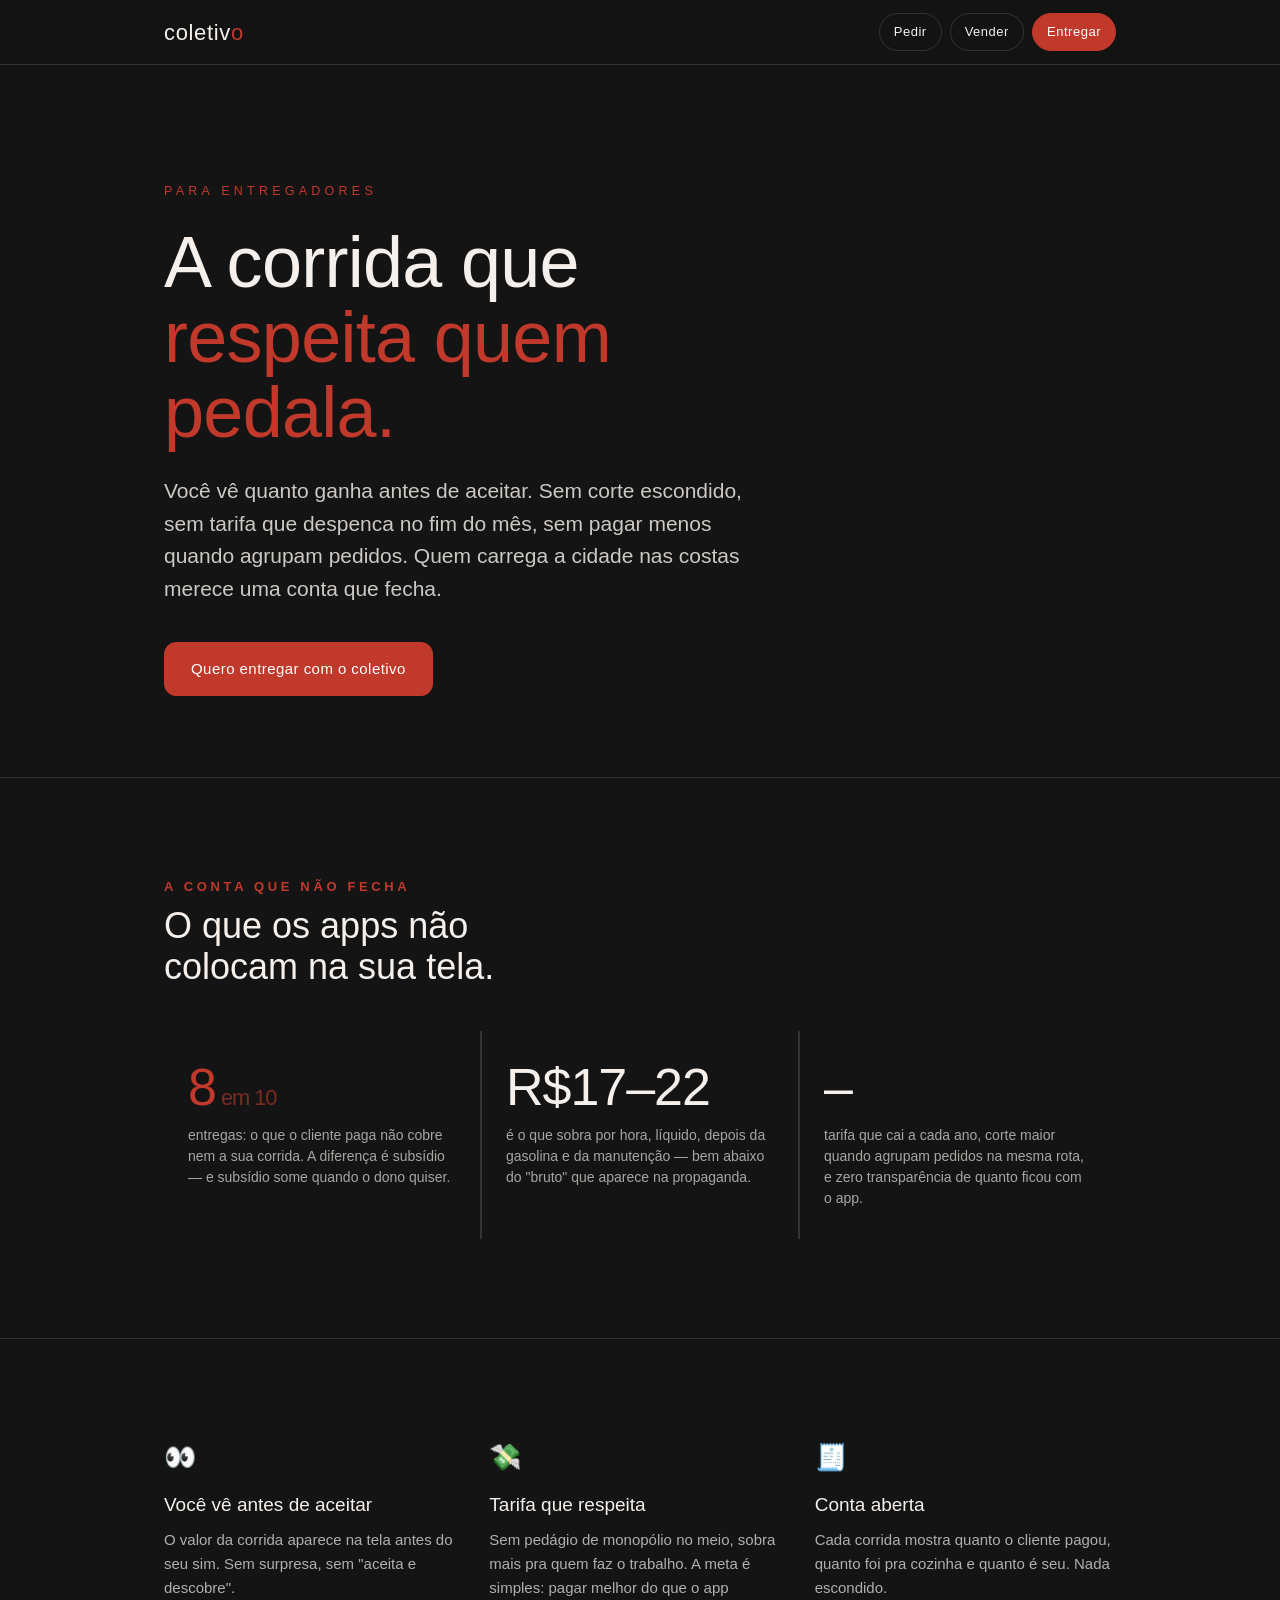
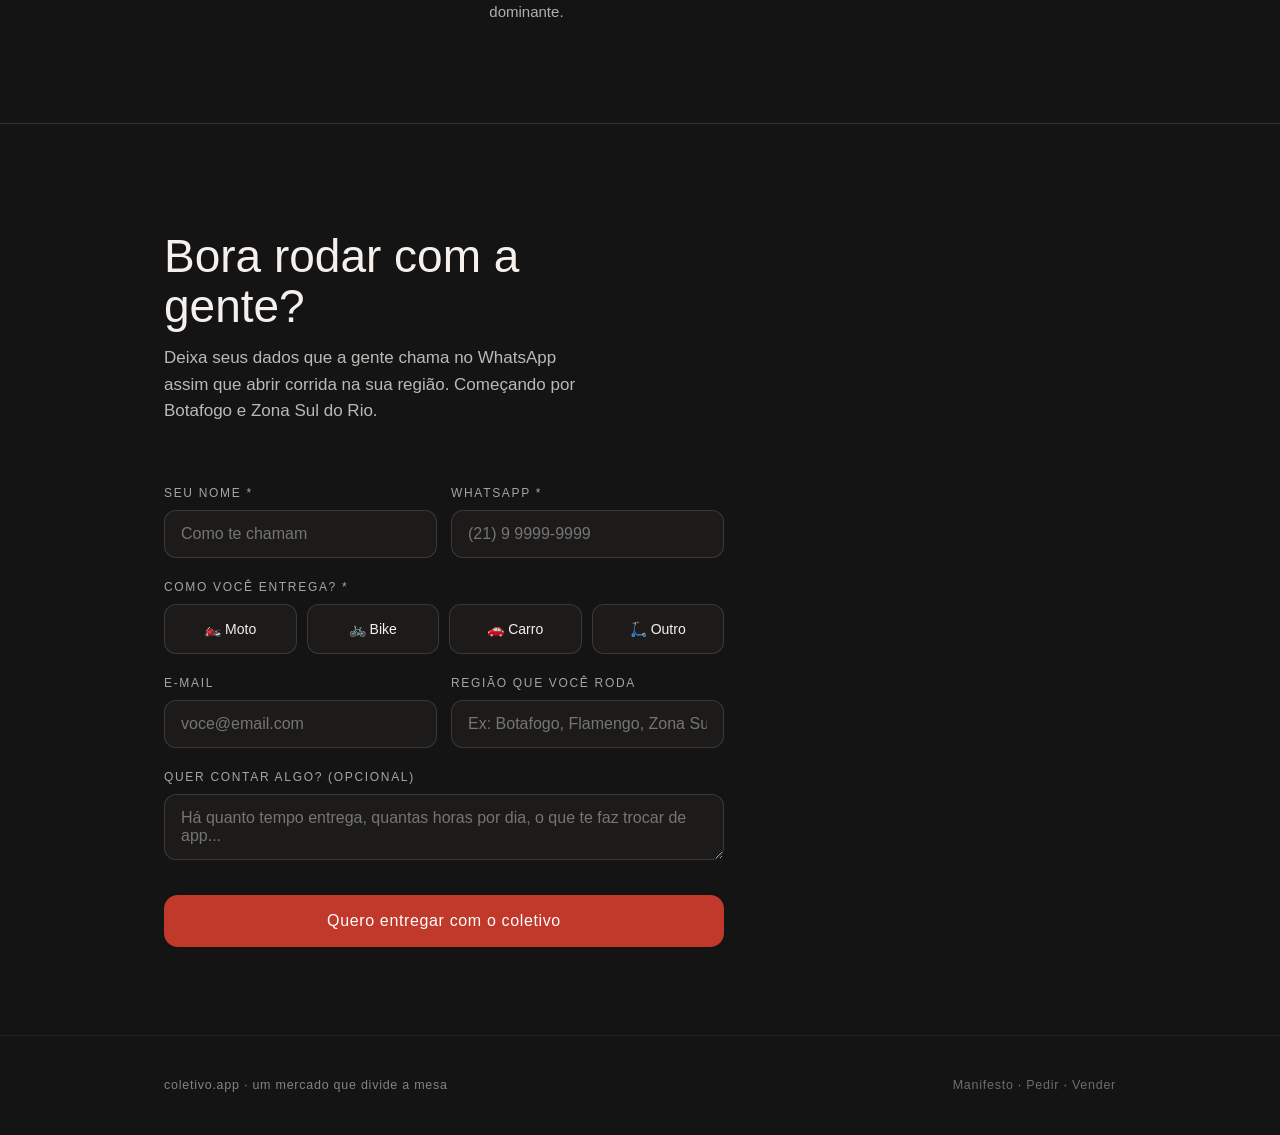
==== entregadores/index.html @ d2632238 "coletivo: hub-manifesto na raiz + portas Vender (restaurantes) e Entregar (entregadores), cadastro s" ====
<!DOCTYPE html>
<html lang="pt-BR">
<head>
<meta charset="UTF-8">
<meta name="viewport" content="width=device-width, initial-scale=1, viewport-fit=cover">
<meta name="theme-color" content="#141414">
<title>coletivo · entregar — a corrida que respeita quem pedala</title>
<meta name="description" content="Corridas com pagamento transparente e tarifa justa. Você vê quanto ganha antes de aceitar. Cadastre-se pra entregar com o coletivo.">
<meta property="og:title" content="coletivo · entregar">
<meta property="og:description" content="Tarifa justa e transparente pra quem entrega. Você vê antes de aceitar.">
<meta property="og:url" content="https://coletivo.app/entregadores/">
<link rel="icon" href="/riosando/favicon.svg" type="image/svg+xml">
<style>
  :root{--preto:#141414;--preto2:#1C1B1A;--creme:#F5F0EB;--vermelho:#C0392B;--verde:#7CBF6B;--linha:rgba(245,240,235,.14)}
  *{margin:0;padding:0;box-sizing:border-box}
  html{-webkit-text-size-adjust:100%;scroll-behavior:smooth}
  body{font-family:Futura,'Futura PT','Century Gothic','Jost',sans-serif;background:var(--preto);color:var(--creme);line-height:1.5;overflow-x:hidden}
  .wrap{max-width:1000px;margin:0 auto;padding:0 24px}
  ::selection{background:var(--vermelho);color:#fff}
  header{position:sticky;top:0;z-index:50;background:rgba(20,20,20,.82);backdrop-filter:blur(10px);border-bottom:1px solid var(--linha)}
  header .wrap{display:flex;align-items:center;justify-content:space-between;height:64px}
  .brand{font-size:22px;font-weight:500;letter-spacing:.03em;color:var(--creme);text-decoration:none}
  .brand span{color:var(--vermelho)}
  .nav-portas{display:flex;gap:8px}
  .nav-portas a{font-size:13px;letter-spacing:.04em;color:var(--creme);text-decoration:none;padding:8px 14px;border-radius:99px;border:1px solid var(--linha);transition:.15s;white-space:nowrap}
  .nav-portas a:hover{border-color:var(--vermelho)}
  .nav-portas a.on{background:var(--vermelho);border-color:var(--vermelho);color:#fff}
  @media(max-width:620px){.nav-portas a.opt{display:none}}

  .hero{padding:13vh 0 9vh;border-bottom:1px solid var(--linha)}
  .kicker{font-size:12.5px;letter-spacing:.34em;text-transform:uppercase;color:var(--vermelho);margin-bottom:24px}
  .hero h1{font-size:clamp(34px,7vw,72px);font-weight:500;line-height:1.04;letter-spacing:-.01em;max-width:15ch}
  .hero h1 em{font-style:normal;color:var(--vermelho)}
  .hero .sub{margin-top:26px;font-size:clamp(16px,2.3vw,21px);opacity:.82;max-width:50ch;line-height:1.55}
  .btn{font-family:inherit;font-size:15px;letter-spacing:.03em;text-decoration:none;padding:15px 26px;border-radius:12px;border:1px solid var(--creme);color:var(--creme);transition:.15s;display:inline-block;cursor:pointer;background:none}
  .btn:hover{transform:translateY(-2px)}
  .btn.cheio{background:var(--vermelho);border-color:var(--vermelho);color:#fff}
  .hero-cta{margin-top:36px}

  .verdade{padding:11vh 0;border-bottom:1px solid var(--linha)}
  .verdade h2{font-size:13px;letter-spacing:.28em;text-transform:uppercase;color:var(--vermelho);margin-bottom:8px}
  .verdade .lede{font-size:clamp(23px,4vw,36px);font-weight:500;line-height:1.15;max-width:22ch;margin-bottom:44px}
  .grid-num{display:grid;grid-template-columns:repeat(auto-fit,minmax(200px,1fr));gap:2px;background:var(--linha)}
  .num{background:var(--preto);padding:30px 24px}
  .num b{display:block;font-size:clamp(36px,5.4vw,52px);font-weight:500;line-height:1;letter-spacing:-.02em}
  .num b .u{font-size:.42em;opacity:.6}
  .num.vermelho b{color:var(--vermelho)}
  .num p{margin-top:12px;font-size:14px;opacity:.66;line-height:1.5}

  .princ{padding:11vh 0;border-bottom:1px solid var(--linha)}
  .grid3{display:grid;grid-template-columns:repeat(auto-fit,minmax(240px,1fr));gap:24px}
  .p3 .emoji{font-size:26px}
  .p3 h3{font-size:19px;font-weight:500;margin:14px 0 8px}
  .p3 p{font-size:15px;opacity:.7;line-height:1.6}

  .cad{padding:12vh 0 6vh}
  .cad h2{font-size:clamp(28px,5vw,46px);font-weight:500;line-height:1.08;max-width:16ch;margin-bottom:14px}
  .cad .sub{font-size:17px;opacity:.75;max-width:46ch;margin-bottom:40px;line-height:1.55}
  form{max-width:560px}
  label{display:block;font-size:12px;letter-spacing:.14em;text-transform:uppercase;opacity:.65;margin:20px 0 8px}
  input,select,textarea{width:100%;font-family:inherit;font-size:16px;padding:14px 16px;border:1px solid var(--linha);border-radius:12px;background:var(--preto2);color:var(--creme);transition:.15s}
  input:focus,select:focus,textarea:focus{outline:none;border-color:var(--vermelho)}
  .dois{display:grid;grid-template-columns:1fr 1fr;gap:14px}
  @media(max-width:520px){.dois{grid-template-columns:1fr}}
  .veic{display:grid;grid-template-columns:repeat(4,1fr);gap:10px;margin-top:8px}
  @media(max-width:520px){.veic{grid-template-columns:repeat(2,1fr)}}
  .veic button{font-family:inherit;font-size:14px;padding:16px 8px;border:1px solid var(--linha);border-radius:12px;background:var(--preto2);color:var(--creme);cursor:pointer;transition:.15s}
  .veic button.on{background:var(--vermelho);border-color:var(--vermelho);color:#fff}
  .enviar{width:100%;margin-top:28px;font-family:inherit;background:var(--vermelho);color:#fff;border:none;border-radius:14px;padding:17px;font-size:16px;letter-spacing:.04em;cursor:pointer;transition:.15s}
  .enviar:hover{filter:brightness(1.08)}
  .enviar:disabled{opacity:.6}
  .msg{margin-top:16px;font-size:14px;min-height:18px}
  .msg.erro{color:#E88}
  .ok-box{max-width:560px;background:var(--preto2);border:1px solid var(--verde);border-radius:18px;padding:40px 32px;text-align:center}
  .ok-box .ck{font-size:44px}
  .ok-box h3{font-size:24px;font-weight:500;margin:14px 0 10px}
  .ok-box p{font-size:15.5px;opacity:.78;line-height:1.6}

  footer{padding:40px 0;border-top:1px solid var(--linha);font-size:12.5px;opacity:.5;letter-spacing:.06em}
  footer a{color:var(--creme);text-decoration:none;opacity:.8}
  .reveal{opacity:0;transform:translateY(22px);transition:opacity .7s ease,transform .7s ease}
  .reveal.on{opacity:1;transform:none}
  @media(prefers-reduced-motion:reduce){.reveal{opacity:1;transform:none;transition:none}}
</style>
</head>
<body>
<header><div class="wrap">
  <a href="/" class="brand">coletiv<span>o</span></a>
  <nav class="nav-portas">
    <a href="/riosando/" class="opt">Pedir</a>
    <a href="/restaurantes/">Vender</a>
    <a href="/entregadores/" class="on">Entregar</a>
  </nav>
</div></header>

<section class="hero"><div class="wrap reveal">
  <div class="kicker">para entregadores</div>
  <h1>A corrida que <em>respeita quem pedala.</em></h1>
  <p class="sub">Você vê quanto ganha antes de aceitar. Sem corte escondido, sem tarifa que despenca no fim do mês, sem pagar menos quando agrupam pedidos. Quem carrega a cidade nas costas merece uma conta que fecha.</p>
  <div class="hero-cta"><a href="#cadastro" class="btn cheio">Quero entregar com o coletivo</a></div>
</div></section>

<section class="verdade"><div class="wrap reveal">
  <h2>a conta que não fecha</h2>
  <p class="lede">O que os apps não colocam na sua tela.</p>
  <div class="grid-num">
    <div class="num vermelho"><b>8<span class="u"> em 10</span></b><p>entregas: o que o cliente paga não cobre nem a sua corrida. A diferença é subsídio — e subsídio some quando o dono quiser.</p></div>
    <div class="num"><b>R$17–22</b><p>é o que sobra por hora, líquido, depois da gasolina e da manutenção — bem abaixo do "bruto" que aparece na propaganda.</p></div>
    <div class="num"><b>–</b><p>tarifa que cai a cada ano, corte maior quando agrupam pedidos na mesma rota, e zero transparência de quanto ficou com o app.</p></div>
  </div>
</div></section>

<section class="princ"><div class="wrap reveal">
  <div class="grid3">
    <div class="p3"><div class="emoji">👀</div><h3>Você vê antes de aceitar</h3><p>O valor da corrida aparece na tela antes do seu sim. Sem surpresa, sem "aceita e descobre".</p></div>
    <div class="p3"><div class="emoji">💸</div><h3>Tarifa que respeita</h3><p>Sem pedágio de monopólio no meio, sobra mais pra quem faz o trabalho. A meta é simples: pagar melhor do que o app dominante.</p></div>
    <div class="p3"><div class="emoji">🧾</div><h3>Conta aberta</h3><p>Cada corrida mostra quanto o cliente pagou, quanto foi pra cozinha e quanto é seu. Nada escondido.</p></div>
  </div>
</div></section>

<section class="cad" id="cadastro"><div class="wrap reveal">
  <div id="form-area">
    <h2>Bora rodar com a gente?</h2>
    <p class="sub">Deixa seus dados que a gente chama no WhatsApp assim que abrir corrida na sua região. Começando por Botafogo e Zona Sul do Rio.</p>
    <form onsubmit="return false">
      <div class="dois">
        <div><label>Seu nome *</label><input type="text" id="nome" placeholder="Como te chamam" autocomplete="name"></div>
        <div><label>WhatsApp *</label><input type="tel" id="whatsapp" placeholder="(21) 9 9999-9999" autocomplete="tel"></div>
      </div>
      <label>Como você entrega? *</label>
      <div class="veic" id="veic">
        <button type="button" data-v="moto" onclick="pickVeic(this)">🏍️ Moto</button>
        <button type="button" data-v="bike" onclick="pickVeic(this)">🚲 Bike</button>
        <button type="button" data-v="carro" onclick="pickVeic(this)">🚗 Carro</button>
        <button type="button" data-v="outro" onclick="pickVeic(this)">🛴 Outro</button>
      </div>
      <div class="dois">
        <div><label>E-mail</label><input type="email" id="email" placeholder="voce@email.com" autocomplete="email"></div>
        <div><label>Região que você roda</label><input type="text" id="regiao" placeholder="Ex: Botafogo, Flamengo, Zona Sul"></div>
      </div>
      <label>Quer contar algo? (opcional)</label>
      <textarea id="obs" rows="2" placeholder="Há quanto tempo entrega, quantas horas por dia, o que te faz trocar de app..."></textarea>
      <button class="enviar" onclick="enviar(this)">Quero entregar com o coletivo</button>
      <div class="msg" id="msg"></div>
    </form>
  </div>
</div></section>

<footer><div class="wrap" style="display:flex;justify-content:space-between;flex-wrap:wrap;gap:12px;width:100%">
  <span>coletivo.app · um mercado que divide a mesa</span>
  <span><a href="/">Manifesto</a> · <a href="/riosando/">Pedir</a> · <a href="/restaurantes/">Vender</a></span>
</div></footer>

<script>
const SUPA_URL="https://xngsucsxqbmvdnyuabll.supabase.co";
const SUPA_ANON="eyJhbGciOiJIUzI1NiIsInR5cCI6IkpXVCJ9.eyJpc3MiOiJzdXBhYmFzZSIsInJlZiI6InhuZ3N1Y3N4cWJtdmRueXVhYmxsIiwicm9sZSI6ImFub24iLCJpYXQiOjE3ODcxNDg1MTYsImV4cCI6MjEwMjcyNDUxNn0.P5vuyAyooZ_BArc_lC7HiQ2N-p0Fi7ejpxzyehPSi1Q";
let veic="";
function pickVeic(b){ veic=b.dataset.v; document.querySelectorAll("#veic button").forEach(x=>x.classList.remove("on")); b.classList.add("on"); }
const val=id=>(document.getElementById(id)?.value||"").trim();
async function enviar(btn){
  const nome=val("nome"), whatsapp=val("whatsapp");
  const msg=document.getElementById("msg"); msg.className="msg";
  if(!nome||!whatsapp){ msg.className="msg erro"; msg.textContent="Precisamos do seu nome e WhatsApp. 🙏"; return; }
  if(!veic){ msg.className="msg erro"; msg.textContent="Escolhe como você entrega. 🙏"; return; }
  btn.disabled=true; btn.textContent="Enviando...";
  try{
    const r=await fetch(`${SUPA_URL}/rest/v1/entregadores`,{
      method:"POST",headers:{apikey:SUPA_ANON,Authorization:`Bearer ${SUPA_ANON}`,"Content-Type":"application/json",Prefer:"return=minimal"},
      body:JSON.stringify({nome,whatsapp,email:val("email")||null,veiculo:veic,regiao:val("regiao")||null,obs:val("obs")||null,status:"pendente"})});
    if(!r.ok) throw new Error(await r.text());
    document.getElementById("form-area").innerHTML=`<div class="ok-box">
      <div class="ck">🛵</div><h3>Tamo junto, ${nome.replace(/</g,"")}!</h3>
      <p>Recebemos seu cadastro. Assim que abrir corrida na sua região, a gente chama no seu WhatsApp. Bora fazer a conta fechar.</p></div>`;
    window.scrollTo({top:document.getElementById("cadastro").offsetTop-40,behavior:"smooth"});
  }catch(e){ btn.disabled=false; btn.textContent="Quero entregar com o coletivo";
    msg.className="msg erro"; msg.textContent="Ops, não conseguimos enviar agora. Tenta de novo?"; }
}
const io=new IntersectionObserver((es)=>es.forEach(e=>{if(e.isIntersecting){e.target.classList.add("on");io.unobserve(e.target);}}),{threshold:.12});
document.querySelectorAll(".reveal").forEach(el=>io.observe(el));
</script>
</body>
</html>
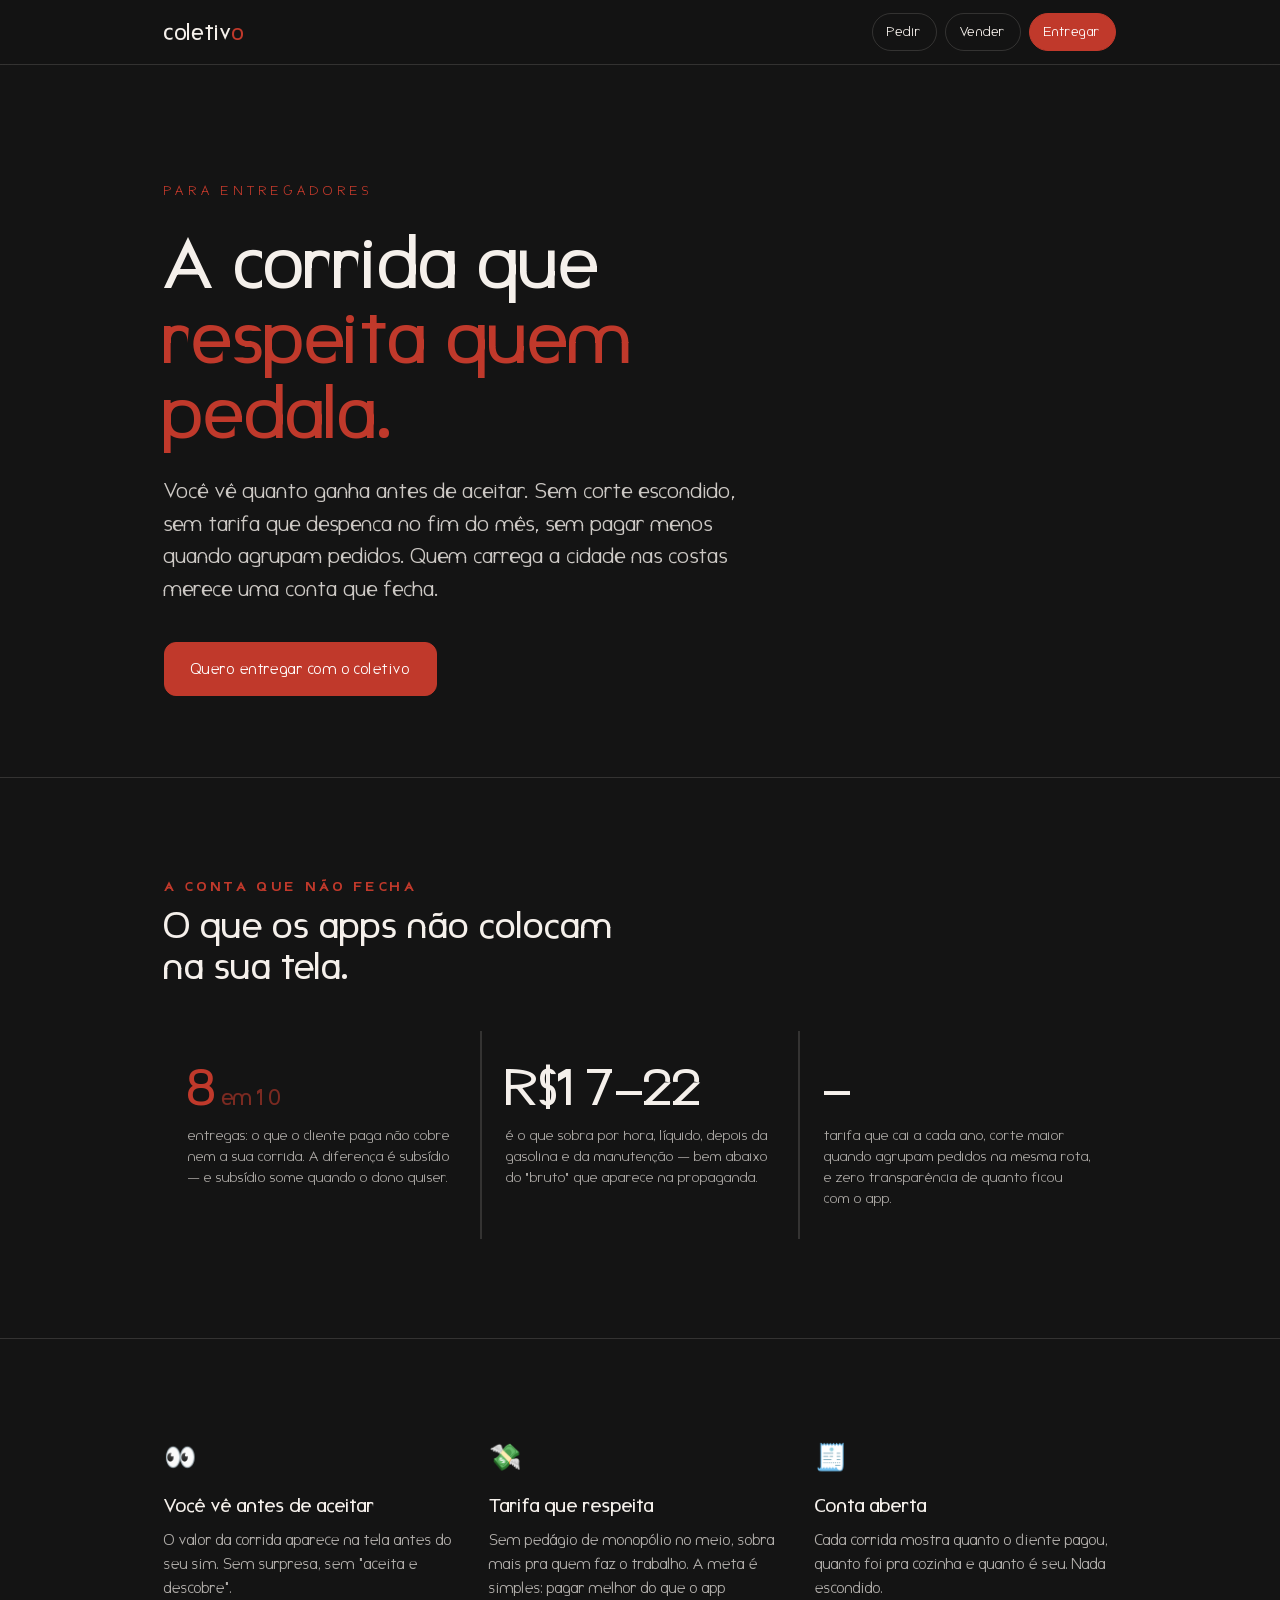
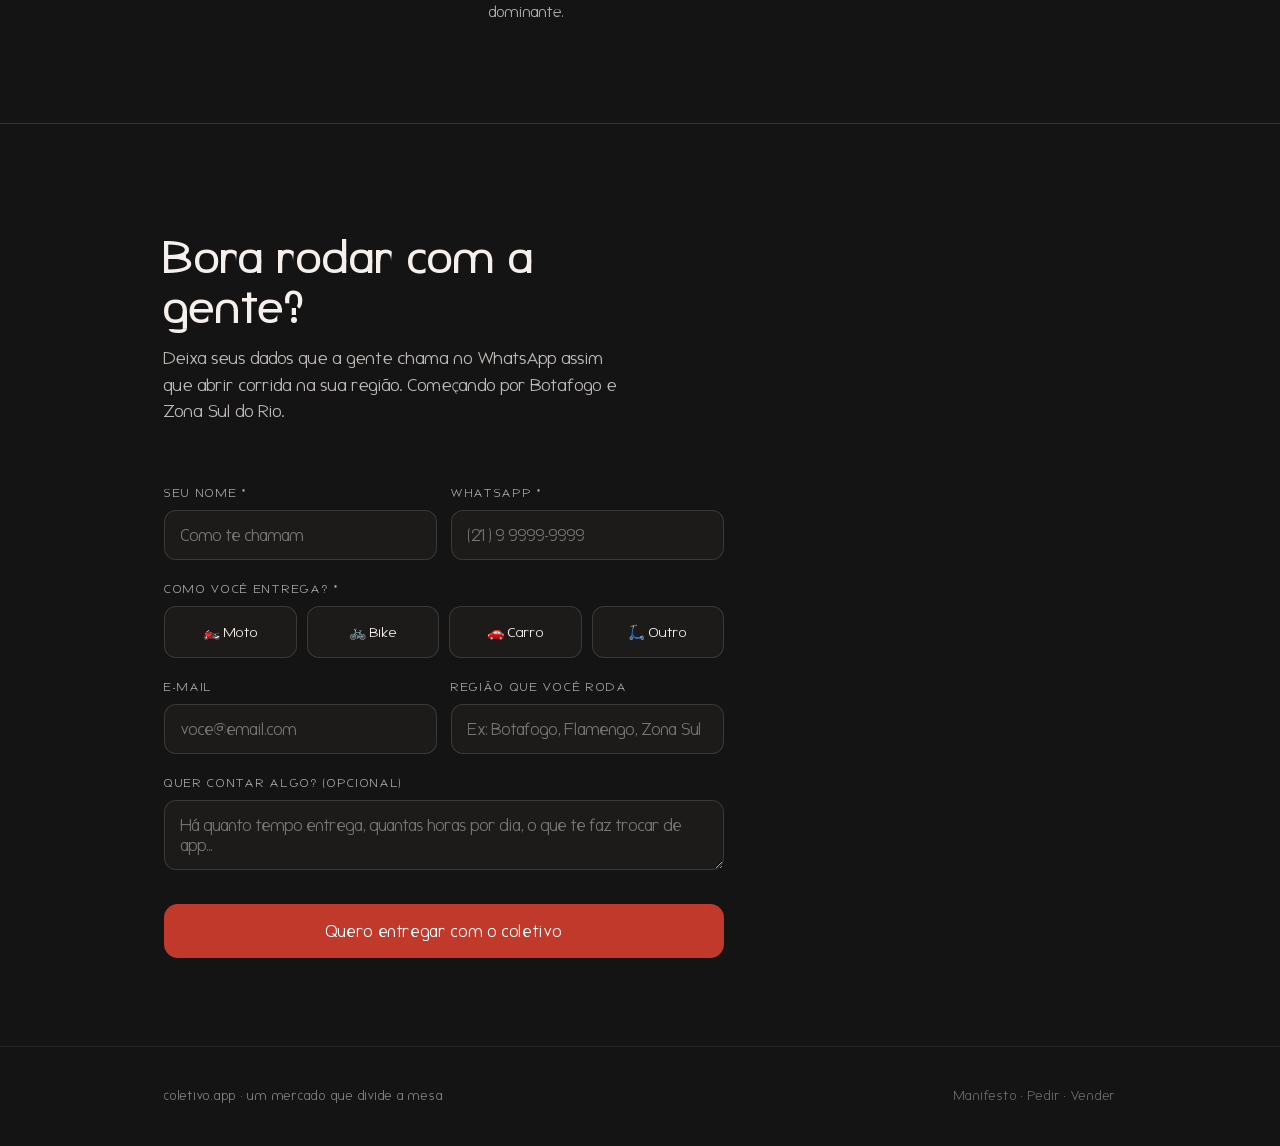
==== commit 8f609e57: "Coletivo Sans: família tipográfica própria (6 pesos + itálico + variável) A marca vinha vestida com " ====
--- a/entregadores/index.html
+++ b/entregadores/index.html
@@ -10,11 +10,13 @@
 <meta property="og:description" content="Tarifa justa e transparente pra quem entrega. Você vê antes de aceitar.">
 <meta property="og:url" content="https://coletivo.app/entregadores/">
 <link rel="icon" href="/riosando/favicon.svg" type="image/svg+xml">
+<link rel="preload" href="/fonte/ColetivoSans[wght].woff2" as="font" type="font/woff2" crossorigin>
+<link rel="stylesheet" href="/fonte/coletivo-sans.css">
 <style>
   :root{--preto:#141414;--preto2:#1C1B1A;--creme:#F5F0EB;--vermelho:#C0392B;--verde:#7CBF6B;--linha:rgba(245,240,235,.14)}
   *{margin:0;padding:0;box-sizing:border-box}
   html{-webkit-text-size-adjust:100%;scroll-behavior:smooth}
-  body{font-family:Futura,'Futura PT','Century Gothic','Jost',sans-serif;background:var(--preto);color:var(--creme);line-height:1.5;overflow-x:hidden}
+  body{font-family:'Coletivo Sans',Futura,'Futura PT','Century Gothic','Jost',sans-serif;background:var(--preto);color:var(--creme);line-height:1.5;overflow-x:hidden}
   .wrap{max-width:1000px;margin:0 auto;padding:0 24px}
   ::selection{background:var(--vermelho);color:#fff}
   header{position:sticky;top:0;z-index:50;background:rgba(20,20,20,.82);backdrop-filter:blur(10px);border-bottom:1px solid var(--linha)}
--- a/fonte/coletivo-sans.css
+++ b/fonte/coletivo-sans.css
@@ -0,0 +1,25 @@
+/* Coletivo Sans 1.000 — SIL Open Font License 1.1 — coletivo.app/fonte
+   Uma família geométrica desenhada para o coletivo. Peso variável 300–900. */
+
+@font-face {
+  font-family: 'Coletivo Sans';
+  src: url('ColetivoSans[wght].woff2') format('woff2-variations'),
+       url('ColetivoSans[wght].woff2') format('woff2');
+  font-weight: 300 900;
+  font-style: normal;
+  font-display: swap;
+}
+@font-face {
+  font-family: 'Coletivo Sans';
+  src: url('ColetivoSans-Italic[wght].woff2') format('woff2-variations'),
+       url('ColetivoSans-Italic[wght].woff2') format('woff2');
+  font-weight: 300 900;
+  font-style: italic;
+  font-display: swap;
+}
+
+/* pilha pronta: usa a Coletivo e cai nas geométricas de sempre */
+:root {
+  --fonte-coletivo: 'Coletivo Sans', Futura, 'Futura PT', 'Century Gothic',
+                    'Jost', 'Avenir Next', sans-serif;
+}
